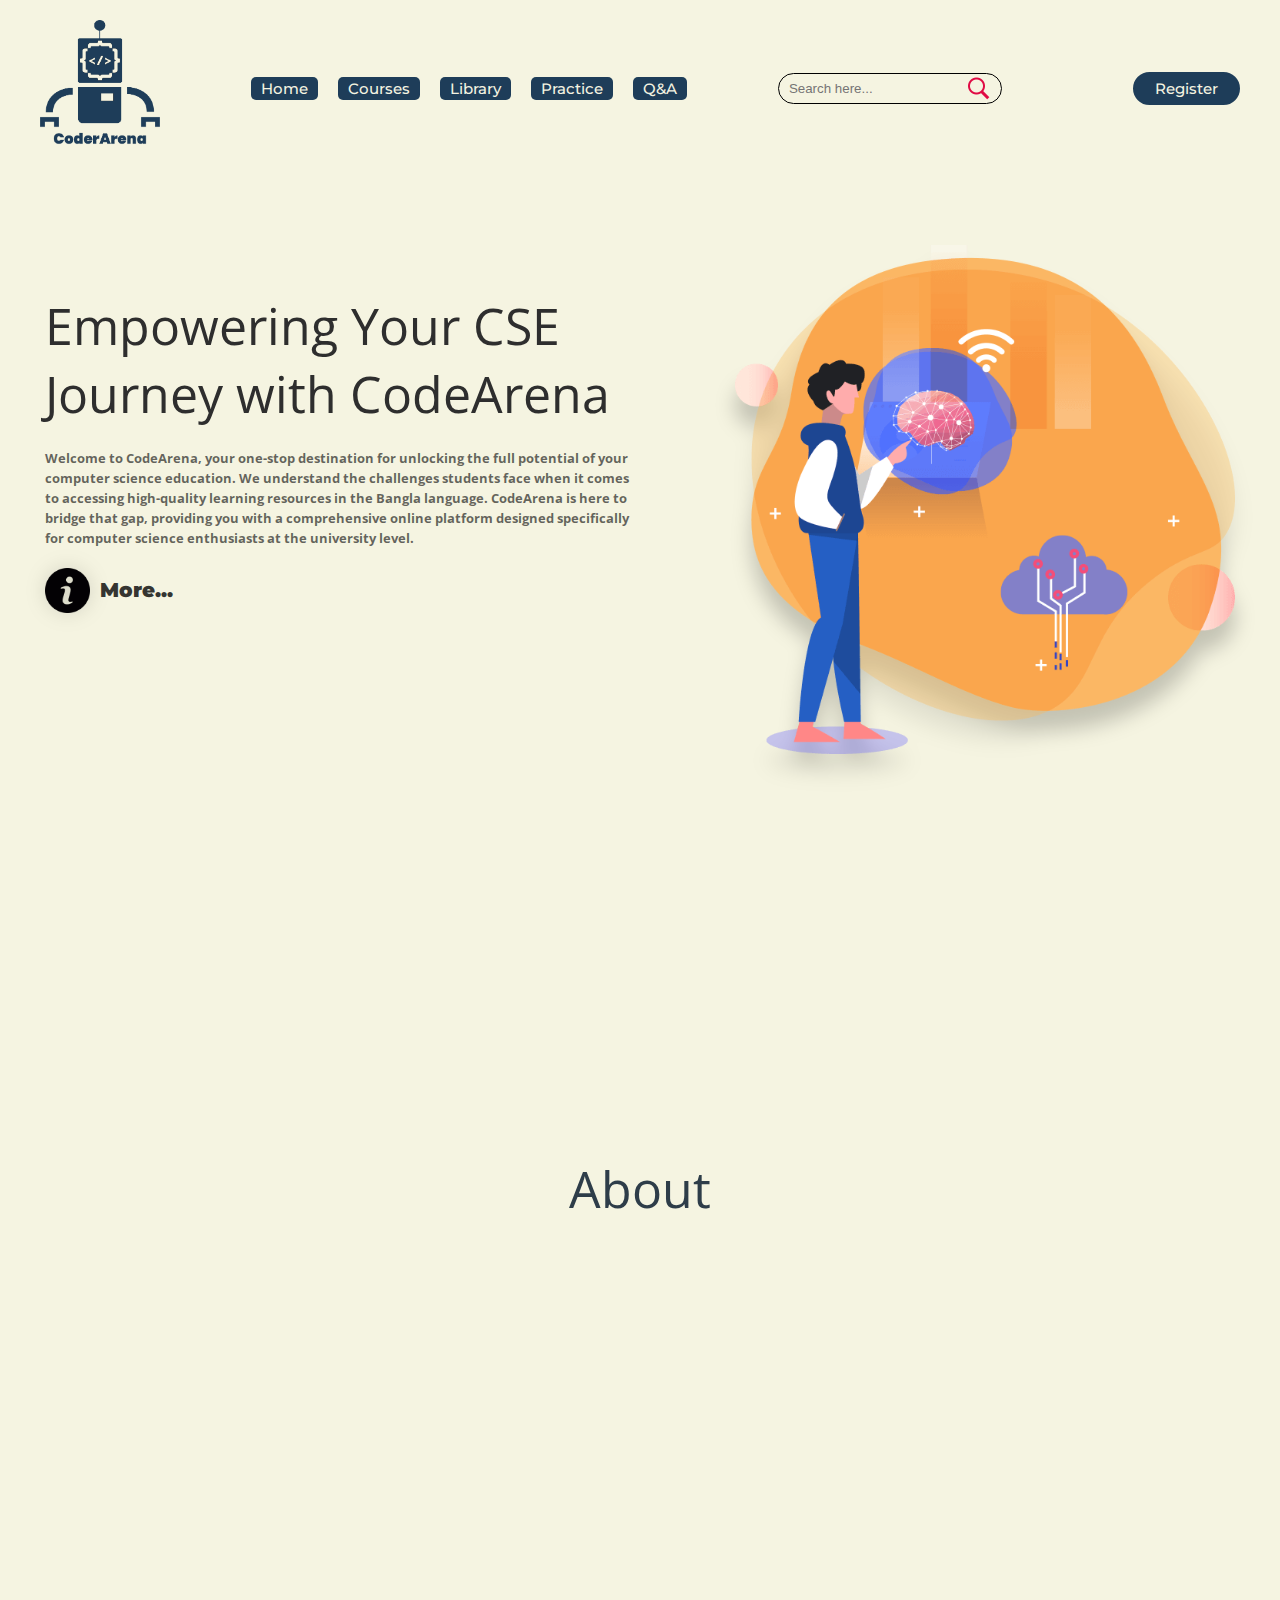
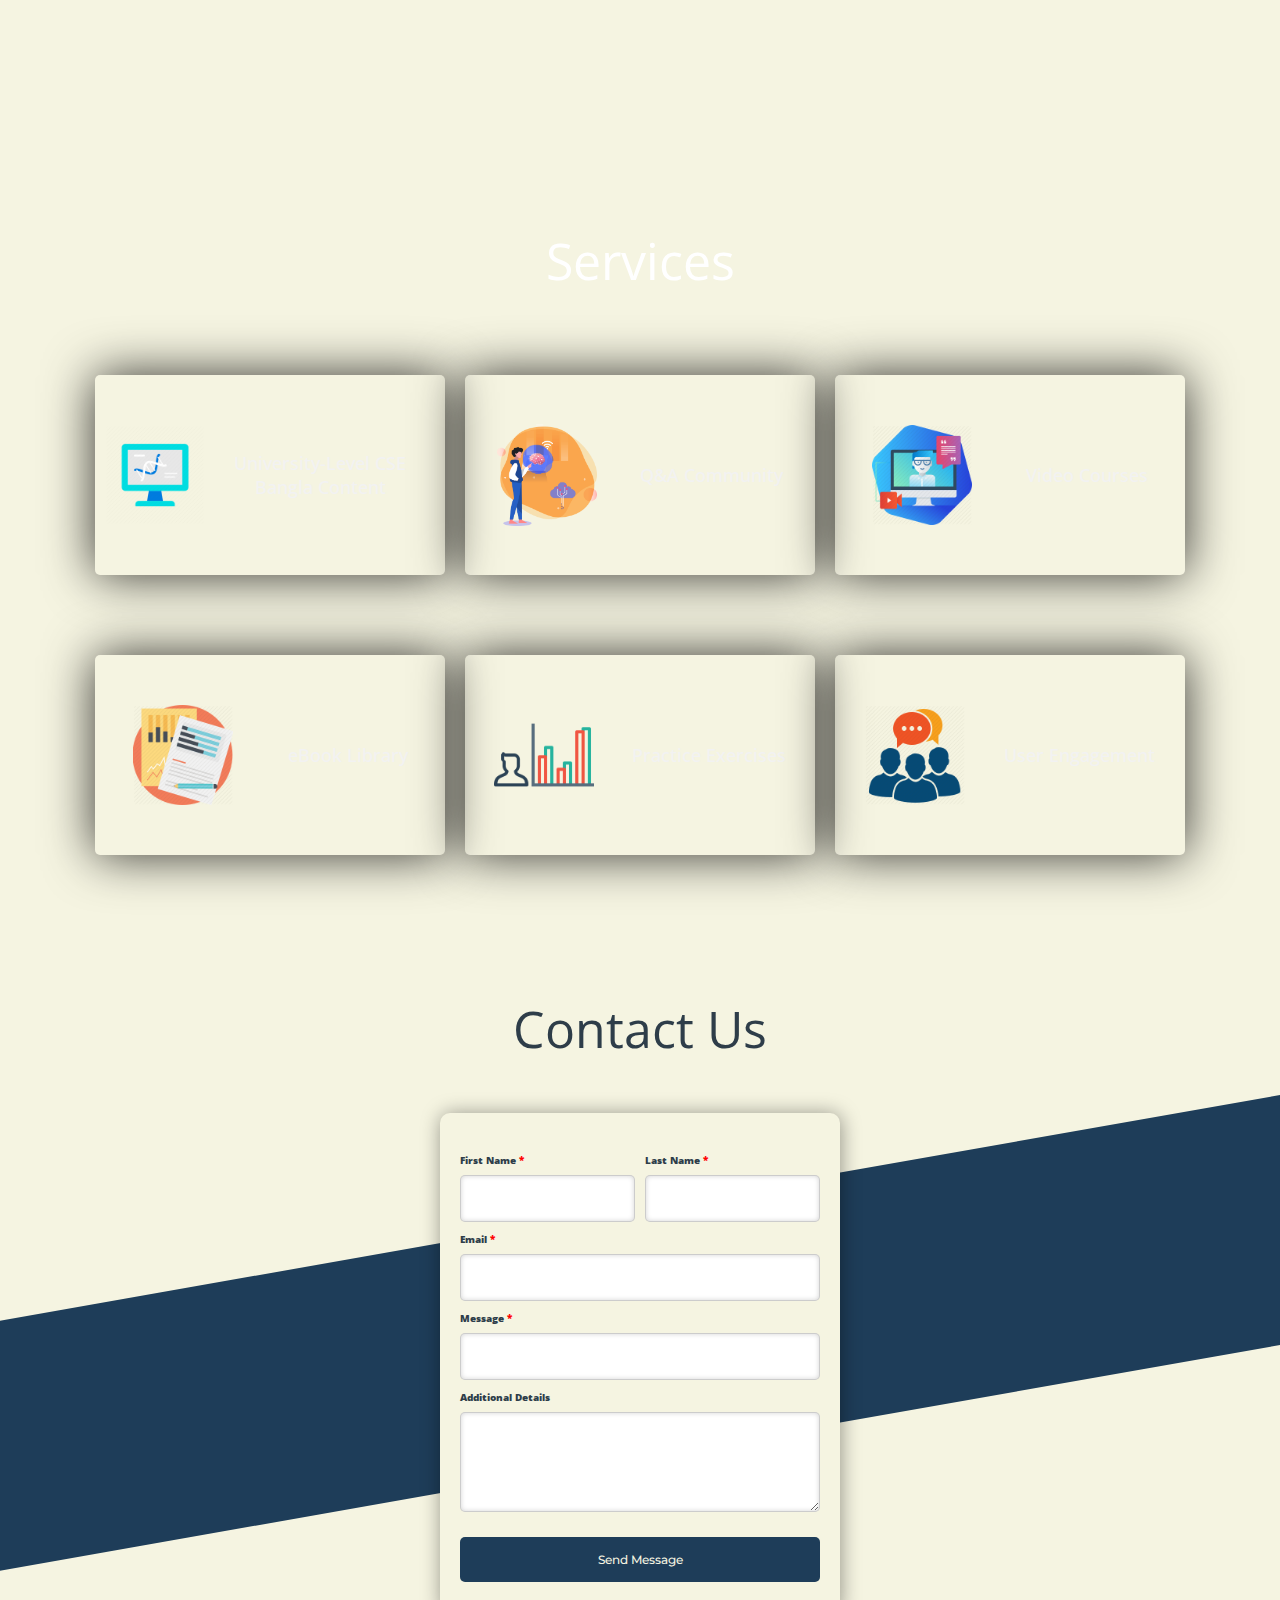
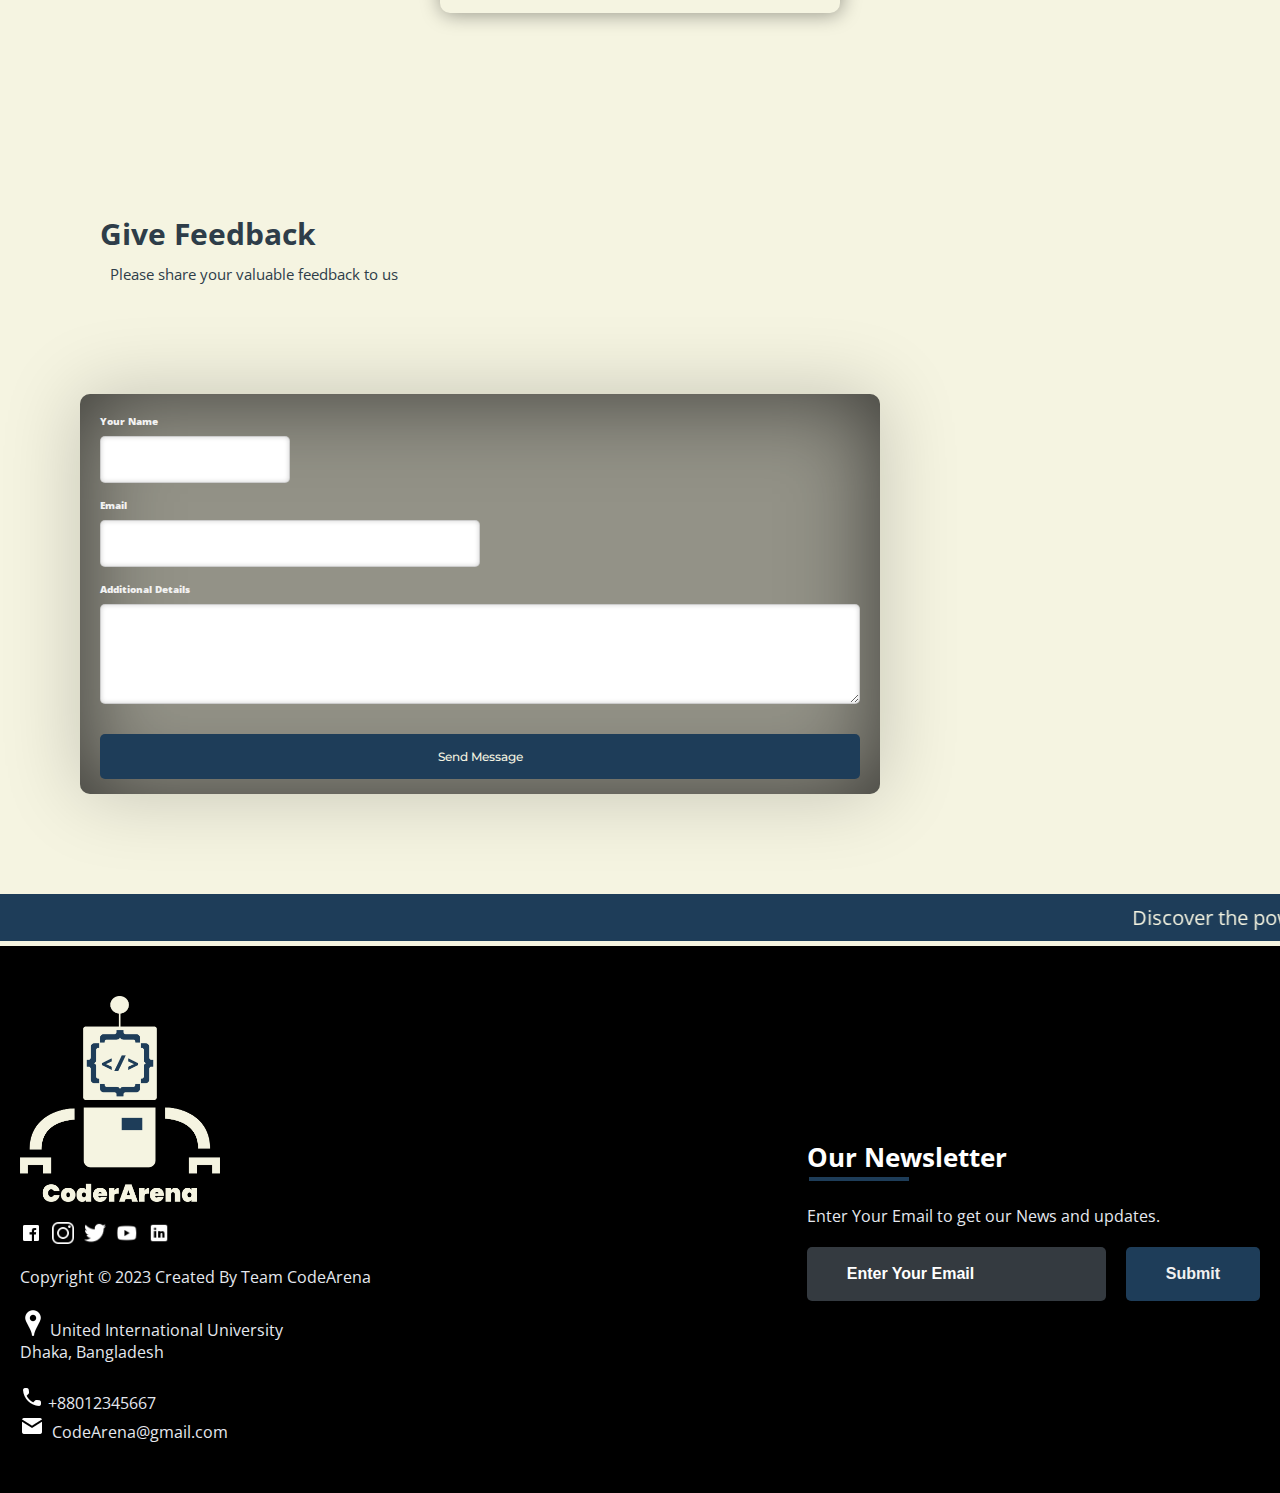
==== Website/index.html @ 4001247a "website 40%" ====
<!DOCTYPE html>
<html>
<head>
	<meta charset="utf-8">
	<meta http-equiv="X-UA-Comaptible" content="IE=edge">
	<title>CodeArena</title>
	<meta name="desciption" content="">
	<meta name="viewport" content="width=device-width, initial-scale=1">
	<link rel="stylesheet" type="text/css" href="style.css">
	<script type="text/javascript" src="script.js"></script>
	<script src="https://code.jquery.com/jquery-3.2.1.js"></script>
	<script>
		$(window).on('scroll', function(){
  			if($(window).scrollTop()){
  			  $('nav').addClass('black');
 			 }else {
 		   $('nav').removeClass('black');
 		 }
		})
	</script>
</head>
<body>
<!-- Navigation Bar -->
	<header id="header">
		<nav>
			<div class="logo"><img src="images/icon/logo.png" alt="logo"></div>
			<ul>
				<li><a class="active" href="">Home</a></li>
				<li><a class="active" href="subjects/computer_courses.html">Courses</a></li>
				<li><a class="active" href="">Library</a>
                    <ul class="submenu">
                        <li><a href="read.html">Live Reading</a></li>
                        <li><a href="#">Download Books</a></li>
                    </ul>
                </li>
				<li><a class="active" href="">Practice</a></li>
				<li><a class="active" href="">Q&A</a></li>


			</ul>
			<div class="srch"><input type="text" class="search" placeholder="Search here..."><img src="images/icon/search.png" alt="search" onclick=slide()></div>
			<a class="get-started" href="login.html">Register</a>
			<img src="images/icon/menu.png" class="menu" onclick="sideMenu(0)" alt="menu">
		</nav>
		<div class="head-container">
			<div class="quote">
				<p>Empowering Your CSE Journey with CodeArena</p>
				<h5>Welcome to CodeArena, your one-stop destination for unlocking the full potential of your computer science education. We understand the challenges students face when it comes to accessing high-quality learning resources in the Bangla language. CodeArena is here to bridge that gap, providing you with a comprehensive online platform designed specifically for computer science enthusiasts at the university level.</h5>
				<div class="play">
					<img src="images/icon/information-button.png" alt="about"><span><a href="#about_section" target="_blank">More...</a></span>
				</div>
			</div>
			<div class="svg-image">
				<img src="images/icon/brainbooster.png" alt="svg">
			</div>
		</div>
	
	</header>


	
<!-- ABOUT -->
	<div class="diffSection" id="about_section">
		<center><p style="font-size: 50px; padding: 100px">About</p></center>
		<div class="about-content">
				<div class="side-image">
					<img class="sideImage" src="images/extra/e3.jpg">
				</div>
				<div class="side-text">
					<h2>Why CodeArena?
						
						</h2>
					<p>The motivation behind CodeArena stems from the absence of a dedicated platform for learning computer science in Bangla. Our goal is to empower students, like yourself, with a resource that makes it easier to clarify concepts, excel in studies, and pursue a successful career in the field.
						
						Embark on your CSE journey with confidence. Explore, learn, and connect with CodeArena today!"
						
						Feel free to customize the text based on specific details or features you want to highlight on your homepage. If you have any specific phrases or information you'd like to include, let me know, and I can help refine it further!
						
						
						
						
						</p>
				</div>
		</div>
	</div>


<!-- SERVICES -->
	<div class="service-swipe">
		<div class="diffSection" id="services_section">
		<center><p style="font-size: 50px; padding: 100px; padding-bottom: 40px; color: #fff;">Services</p></center>
		</div>
		<a href="subjects/computer_courses.html"><div class="s-card"><img src="images/icon/computer-courses.png"><p>University-Level CSE Bangla Content</p></div></a>
		<a href="subjects/jee.html"><div class="s-card"><img src="images/icon/brainbooster.png"><p>Q&A Community </p></div></a>
		<a href="#"><div class="s-card"><img src="images/icon/online-tutorials.png"><p>Video Courses</p></div></a>
		<a href="subjects/jee.html#sample_papers"><div class="s-card"><img src="images/icon/papers.jpg"><p>eBook Library</p></div></a>
		<a href="#"><div class="s-card"><img src="images/icon/p3.png"><p>Practice Exercises </p></div></a>
		<a href="#contactus_section"><div class="s-card"><img src="images/icon/discussion.png"><p>User Engagement</p></div></a>
	</div>


<!-- CONTACT US -->
	<div class="diffSection" id="contactus_section">
		<center><p style="font-size: 50px; padding: 100px">Contact Us</p></center>
		<div class="csec"></div>
		<div class="back-contact">
			<div class="cc">
			<form action="mailto:roshank9419@gmail.com" method="post" enctype="text/plain">
				<label>First Name <span class="imp">*</span></label><label style="margin-left: 185px">Last Name <span class="imp">*</span></label><br>
				<center>
				<input type="text" name="" style="margin-right: 10px; width: 175px" required="required"><input type="text" name="lname" style="width: 175px" required="required"><br>
				</center>
				<label>Email <span class="imp">*</span></label><br>
				<input type="email" name="mail" style="width: 100%" required="required"><br>
				<label>Message <span class="imp">*</span></label><br>
				<input type="text" name="message" style="width: 100%" required="required"><br>
				<label>Additional Details</label><br>
				<textarea name="addtional"></textarea><br>
				<button type="submit" id="csubmit">Send Message</button>
			</form>
			</div>
		</div>
	</div>


<!-- FEEDBACK -->
	<div class="title2" id="feedBACK">
		<span>Give Feedback</span>
		<div class="shortdesc2">
			<p>Please share your valuable feedback to us</p>
		</div>
	</div>

	<div class="feedbox">
		<div class="feed">
			<form action="mailto:roshank9419@gmail.com" method="post" enctype="text/plain">
				<label>Your Name</label><br>
				<input type="text" name="" class="fname" required="required"><br>
				<label>Email</label><br>
				<input type="email" name="mail" required="required"><br>
				<label>Additional Details</label><br>
				<textarea name="addtional"></textarea><br>
				<button type="submit" id="csubmit">Send Message</button>
			</form>
		</div>
	</div>

<!-- Sliding Information -->
	<marquee style="background: linear-gradient(to right, #1E3D59, #1E3D59); margin-top: 50px;" direction="left" onmouseover="this.stop()" onmouseout="this.start()" scrollamount="20"><div class="marqu">             Discover the power of CodeArena! Your gateway to comprehensive CSE learning in Bangla. Join our vibrant community today.
	</div></marquee>

<!-- FOOTER -->
	<footer>
		<div class="footer-container">
			<div class="left-col">
				<img src="images/icon/logowhite.png" style="width: 200px;">
				<div class="logo"></div>
				<div class="social-media">
					<a href="#"><img src="images/icon\fb.png"></a>
					<a href="#"><img src="images/icon\insta.png"></a>
					<a href="#"><img src="images/icon\tt.png"></a>
					<a href="#"><img src="images/icon\ytube.png"></a>
					<a href="#"><img src="images/icon\linkedin.png"></a>
				</div><br><br>
				<p class="rights-text">Copyright © 2023 Created By Team CodeArena</p>
				<br><p><img src="images/icon/location.png"> United International University<br>Dhaka, Bangladesh </p><br>
				<p><img src="images/icon/phone.png"> +88012345667<br><img src="images/icon/mail.png">&nbsp; CodeArena@gmail.com</p>
			</div>
			<div class="right-col">
				<h1 style="color: #fff">Our Newsletter</h1>
				<div class="border"></div><br>
				<p>Enter Your Email to get our News and updates.</p>
				<form class="newsletter-form">
					<input class="txtb" type="email" placeholder="Enter Your Email">
					<input class="btn" type="submit" value="Submit">
				</form>
			</div>
		</div>
	</footer>

</body>
</html>
---- Website/style.css ----
@import url('https://fonts.googleapis.com/css?family=Montserrat:500&display=swap');
@import url('https://fonts.googleapis.com/css?family=Dancing+Script&display=swap');
@import url('https://fonts.googleapis.com/css?family=Open+Sans&display=swap');

* {
	box-sizing: border-box;
	margin: 0;
	padding: 0;
}

html {
	scroll-behavior: smooth;
}
body {
	background: #F5F4E1;
	font-family: 'Open Sans', sans-serif;
}

header {
	height: 90vh;
	/* background: #0000; */
}
.black {
	box-shadow: 0 2px 10px rgba(0, 0, 0, 0.5);
}
nav {
	padding-top: 20px;
	padding-bottom: 20px;
	top: 0;
	position: fixed;
	display: flex;
	width: 100%;
	z-index: 1000;
	background: #f5f4e1;
	justify-content: space-around;
	transition: 1.5s;
	align-items: center;
}
nav ul {
	display: flex;
	align-items: center;
}
nav ul li {
	list-style: none;
	margin: 5px 10px;
}
nav ul li a {
	padding: 2px 10px;
	color: #2e2e2e;
	cursor: pointer;
	transition: .5s;
	text-decoration: none;
}
nav ul li a:hover {
	color: #f5f4e1;
	border-radius: 5px;
	background: #1e3d59;
}
.active {
	color: #f5f4e1;
	border-radius: 5px;
	background: #1e3d59	;
}
.srch {
	padding: 2px 10px;
	display: flex;
	/* align-items: center; */
	justify-content: center;
	/* background: #0066ff; */
	border: 1px solid;
	border-radius: 20px;
}
.srch img {
	width: 25px;
	cursor: pointer;
}
.srch .search {
	/* padding: 2px 10px; */
	outline: none;
	border: none;
	background: transparent;
}
nav ul li {
    position: relative;
}

nav ul li ul.submenu {
    display: none;
    position: absolute;
    top: 100%;
    left: 0;
    background-color: #fff;
    box-shadow: 0 0 10px rgba(0, 0, 0, 0.1);
    z-index: 999;
}

nav ul li:hover ul.submenu {
    display: block;
}

nav ul li ul.submenu li {
    display: block;
    width: 100%;
    text-align: left;
}

.get-started {
	margin-left: 50px;
	padding: 5px 20px;
	border: 2px solid #1e3d59	;
	border-radius: 20px;
	text-decoration: none;
	
	transition: .5s;
	background-color: #1e3d59	;
	color: #f5f4e1;
}

.get-started:hover {
	color: #2e2e2e;
	background: #f5f4e1;
}
.logo img{
	width: 120px;
	cursor: pointer;
	transition: all 1s;
}

a, button {
	float: left;
	font-family: "Montserrat", sans-serif;
	font-weight: 500;
	font-size: 15px;
	color: #2E3D49;
	display: block;
	text-decoration: none;
	text-align: center;
}
.head-container {
	margin-top: 245px;
	display: flex;
	flex-wrap: wrap;
	align-items: center;
	justify-content: space-around;
}

.quote {
	width: 600px;
	transform: translateY(-50px);
}
.quote h5 {
	margin-top: 20px;
	color: #0009;
	line-height: 20px;
}
.quote p {
	font-size: 50px;
	color: #2e2e2e;
}
.quote .play {
	margin-top: 20px;
	display: flex;
	/* justify-content: center; */
	align-items: center;
}
.quote .play img {
	width: 45px;
	cursor: pointer;
	filter: drop-shadow(0 0 10px #0002);
}
.quote .play span a{
	margin-left: 10px;
	font-size: 20px;
	font-weight: 900;
	color: rgba(0, 0, 0, 0.8);
	cursor: pointer;
}
.svg-image img{
	width: 500px;
	filter: drop-shadow(0 20px 10px rgba(0,0,0,0.2));
}

/* SIDE MENU */
.menu {
	cursor: pointer;
	width: 25px;
	display: none;
}
.side-menu {
	width: 100%;
	height: 100%;
	background: rgba(30,61,89, 0.993);
	position: absolute;
	top: 0;
	transition: .8s;
	z-index: 2000;
	transform: translateX(-100%);
}
.side-menu ul {
	margin-top: 35%;
	display: flex;
	flex-direction: column;
	justify-content: center;
	/* background: #1E3D59; */
}
.side-menu ul li {
	list-style: none;
	/* background: #009900; */
	display: flex;
	justify-content: center;
	align-items: center;
	/* border-bottom: 1px solid #f5f4e1; */
	/* padding: 10px 0px; */
}
.side-menu ul li:hover a{
	background: #f5f4e1;
	color: #1e3d59	;
}
.side-menu ul li a{
	color: #F5f4e1;
	width: 100%;
	font-size: 1em;
	/* background: #2E3D49; */
	text-decoration: none;
	padding: 15px 0px;
}
.close img{
	float: right;
	width: 35px;
	cursor: pointer;
	margin: 10px;
}
.user {
	display: flex;
	justify-content: center;
	align-items: center;
	margin-top: 10%;
}
.user img {
	width: 60px;
	border-radius: 50%;
	border: 2px solid #f5f4e1;
	filter: drop-shadow(0 10px 20px #0004);
	margin-right: 30px;
	cursor: pointer;
}
.user p {
	color: #f5f4e1;
	cursor: pointer;
}
.user img, .user p {
	opacity: 1;
}
/*Common things in all sections*/
#about_section, #portfolio_section, #team_section, #services_section, #contactus_section {
	font-family: 'Open Sans', sans-serif;
	color: #2E3D49;
	position: relative;
}
.diffSection {
	width: 100%;
	/*position: relative;*/
	justify-content: center;
	align-items: center;
}
.diffSection .content {
	margin: 10px;
	text-align: center;
	padding: 10px 100px;
	font-size: 1.1em;
}

/*PORTFOLIO*/
.extra {
	width: 100%;
}
.extra p {
	padding: 30px;
	padding-bottom: 150px;
	font-size: 50px;
	text-align: center;
	color: #f5f4e1;
	background-image: linear-gradient(rgba(0,0,0,0),rgba(0,0,0,0.7)),url("images/extra/b1.jpg");
	background-size: cover;
	background-attachment: fixed;
	font-family: cursive;
	z-index: -9;
}
.smbox {
	display: flex;
	flex-wrap: wrap;
	transform: translateY(-100px);
	justify-content: center;
}
.smbox span {
	margin: 1%;
	background: #f5f4e1;
	box-shadow: inset 0px 0px 25px rgba(0,0,0,0.2),
						0 0 40px rgba(0,0,0,0.3);
	border-radius: 10px;
	padding: 30px 50px;
	cursor: pointer;
}
.smbox span:hover {
	transform: scale(1.3);
	transition: .5s ease;
}
.smbox .data {
	font-size: 80px;
	color: #FA6146;	
}
.smbox .det {
	font-size: 20px;
	color: #272529;
	font-family: cursive;
}

/*Title*/
.title {
	 margin-top: 0px; 
	font-family: 'Open Sans', sans-serif;
	font-size: 30px;
	text-align: center;
	color: #2E3D49;
}

/*ABOUT*/
.about-content {
	width: 100%;
	position: relative;
	justify-content: center;
	flex-wrap: wrap;
	display: flex;
	align-items: center;
}
.about-content .side-text {
	width: 550px;
	padding: 50px 40px;
	background: #f5f4e1;
	box-shadow: 2px 0 100px rgba(0,0,0,0.3);
	border-radius: 5px;
	text-align: justify;
	line-height: 22px;
	opacity: 0;
	transform: translateX(-100px);
	transition: 1s ease-in-out;
}
.about-content .side-text-appear {
	opacity: 1;
	transform: translateX(0px);
}
.about-content .side-text h2 {
	padding: 10px;
}
.about-content .side-text p {
	padding: 10px;
}
.about-content .side-image img {
	width: 70%;
	border-radius: 5px;
}
.sideImage {
	transform: translateX(100px);
	opacity: 0;
	transition: .8s ease-in-out;
}
.sideImage-appear {
	opacity: 1;
	transform: translateX(0px);
}

/*POPULAR SUBJECTS*/
.cbox {
	position: relative;
	width: 100%;
	display: inline-flex;
	flex-wrap: wrap;
	justify-content: center;
}
.cbox .det {
	width: 250px;
	height: 80px;
	margin: 10px;
	background: #f5f4e1;
	cursor: pointer;
}
.cbox .det a{
	justify-content: space-around;
	width: 250px;
	padding: 28px;
	border-radius: 10px;
	border: 1px solid #1E3D59;
	font-size: 15px;
	color: #272529;
	font-family: cursive;
	text-decoration: none;
}
.cbox .det a:hover {
	background: linear-gradient(to right, #1E3D59, #1e3d59);
	color: white;
}
.cbox .det a:hover img{
	filter: brightness(100);
}
.cbox img {
	width: 20px;
	margin-right: 20px;
}

/*TEAM SECTION*/
.totalcard {
	width: 100%;
	display: flex;
	flex-wrap: wrap;
	align-items: center;
	justify-content: center;
	margin-bottom: 50px;
}
.totalcard .card {
	margin: 50px;
	width: 300px;
	border-radius: 10px;
	background: #f5f4e1;
}
.totalcard .card{
	box-shadow: inset 0 0 10px rgba(0,0,0,0.4),
					0 0 10px rgba(0,0,0,0.3);
}
.card:nth-child(1){
	border-top: 5px solid green;
}
.card:nth-child(2){
	border-top: 5px solid blue;
}
.card:nth-child(1):hover {
	box-shadow: inset 0px 0px 10px rgba(0,255,0,0.5),
				1px 1px 30px rgba(0,255,0,0.5);
}
.card:nth-child(2):hover {
	box-shadow: inset 0px 0px 10px rgba(0,0,255,0.5),
				1px 1px 30px rgba(0,0,255,0.5);
}
.totalcard .card img {
	width: 100px;
	height: 100px;
	margin-top: 5px;
	cursor: pointer;
	border-radius: 50px;
	transition-duration: .8s;
}
.totalcard .card img:hover {
	transform: scale(3.5);
	border-radius: 0;
	box-shadow: 0 0 20px rgba(0,0,0,0.5);
}
#detail p{
	font-size: 15px;
	line-height: 25px;
	font-variant: small-caps;
	text-align: center;
	margin: 25px;
	margin-bottom: 0px;
	margin-top: 0px;
}
#detail button {
	outline: none;
	border-radius: 10px;
	border-style: none;
	border: 1px solid black;
	padding: 9px 25px;
	cursor: pointer;
	transition-duration: .4s;
}
#detail a {
	bottom: 80px;
	text-decoration: none;
	margin-bottom: 30px;
	margin-top: 20px;
	margin-left: 90px;
	align-self: center;
}
.btn-roshan:hover {
	background: rgba(0,255,0,0.7);
	color: #f5f4e1;
}
.btn-roshan2:hover {
	background: rgba(0,0,255,0.5);
	color: #f5f4e1;
}
.card-title {
	font-size: 17px;
	color: #343A40;
	padding: 20px;
	font-weight: 700;
}

/*Service Section*/
/*Service Section*/
.service-swipe {
	display: flex;
	flex-wrap: wrap;
	justify-content: center;
	align-items: center;
	background-image: linear-gradient(rgba(0,0,0,0),rgba(0,0,0,0.7)),url("images/extra/b2.jpg");
	background-size: cover;
	background-attachment: fixed;
}
.service-swipe .s-card img {
	width: 100px;
}
.service-swipe a {
	padding: 0;
	margin: 40px 10px;
}
.service-swipe .s-card {
	display: flex;
	justify-content: space-around;
	padding: 10px;
	align-items: center;
	text-align: center;
	width: 350px;
	height: 200px;
	box-shadow: inset 0 0 20px rgba(255,255,255,0.05),
					0 0 50px rgba(0,0,0,0.8);
	border-radius: 5px;
	cursor: pointer;
	transition-duration: .5s;
}
.service-swipe .s-card p {
	color: #f2f2f2;
	font-size: 1.2em;
	font-family: 'Open Sans',sans-serif;
}
.service-swipe .s-card:hover {
	box-shadow: 0 0 50px rgba(255,255,255,0.8);
	transform: translateY(-10px);
}

/*Contact Us Section*/
.csec {
	background: linear-gradient(to right, #1E3D59, #1e3d59);
	background-attachment: fixed; 
	position: absolute;
	width: 100%;
	height: 250px;
	top: 200px;
	content: '';
	transform-origin: top right;
	transform: skewY(-10deg);
	z-index: -1;
}
.back-contact {
	margin-top: 0px;
	transform: translateY(-50px);
	display: flex;
	align-items: center;
	justify-content: space-around;
}
.cc {
	height: 400px;
	width: 400px;
	height: 500px;
	border-radius: 10px;
	justify-content: center;
	box-shadow: 1px 1px 20px rgba(0,0,0,0.4);
	background: #f5f4e1;
}
.cc form {
	margin: 5%;
	margin-top: 40px;
	width: 90%;
	height: 90%;
}
.cc form label {
	position: absolute;
	color: #2E3D49;
	font-size: 10px;
	font-weight: 800;
}
.cc form input {
	padding: 15px;
	margin-bottom: 10px;
	border-radius: 5px;
	box-shadow: inset 0 0 5px lightgray;
	border: 1px solid rgba(0,0,0,0.2);
	outline: none;
	color: #2E3D49;
	font-weight: 600;
}
.imp {
	color: red;
}
form textarea {
	width: 100%;
	height: 100px;
	box-shadow: inset 0 0 5px lightgray;
	border: 1px solid rgba(0,0,0,0.2);
	border-radius: 5px;
	outline: none;
	color: #2E3D49;
	font-weight: 600;
	padding: 15px;
}
#csubmit {
	margin-top: 20px; 
	background: linear-gradient(to right, #1E3D59, #1e3d59);
	border-radius: 5px;
	border-style: none;
	outline: none;
	width: 100%;
	padding: 15px 25px;
	color: #f5f4e1;
	font-size: 12px;
	cursor: pointer;
}

/*REVIEW SECTION*/
#makeitfull {
	display: flex;
	justify-content: center;
	transform: translateY(35px);
}
#makeitfull img {
	width: 50px;
}
.review {
	background: #F8F8F8;
	width: 100%;
}
.rev-container {
	padding: 10px 10%;
	display: flex;
	flex-wrap: wrap;
	justify-content: space-around;
}
.rev-container .rev-card {
	/*overflow: hidden;*/
	width: 550px;
	height: 240px;
	margin-bottom: 40px;
	background: #f5f4e1;
	display: flex;
	padding: 10px;
	box-shadow: 2px 2px 20px rgba(0,0,0,0.2);
}
.rev-card:hover {
	box-shadow: 1px 1px 5px rgba(0,0,0,0.2);
}
.identity {
	display: flex;
	flex-wrap: wrap;
	justify-content: center;
	padding: 10px;
}
.identity img {
	width: 120px;
	height: 120px;
	transition-duration: .8s;
	border-radius: 50%;
}
.identity img:hover {
	transform: scale(2.2);
	border-radius: 0px;
	box-shadow: 0 0 20px rgba(0,0,0,0.3);
}
.identity p {
	width: 150px;
	font-weight: bold;
	color: #2E3D49;
	text-align: center;
}
.identity h6 {
	width: 150px;
	text-align: center;
}
.identity .rating img {
	width: 12px;
	height: 12px;
	margin-right: 5px;
}
.rev-cont {
	overflow: hidden;
}
.rev-cont #title {
	padding: 10px;
	color: #2E3D49;
	font-weight: bold;
}
.rev-cont #content {
	padding: 10px;
	font-size: .9em;
	color: #2E3D49;
	line-height: 22px;
	text-align: justify;
}


/*FEEDBACK*/
.title2 {
	position: relative;
	margin-top: 150px;
	margin-left: 100px;
}
.title2 span{
	font-weight: 700;
	font-family: 'Open Sans', sans-serif;
	font-size: 30px;
	color: #2E3D49;
}
.title2 .shortdesc2 {
	padding: 10px;
	font-family: 'Open Sans', sans-serif;
	font-size: 15px;
	color: #2E3D49;
	margin-bottom: 10px;
}
.feedbox {
	margin-top: 50px;
	width: 100%;
	display: flex;
	background-image: linear-gradient(rgba(0,0,0,0),rgba(0,0,0,0.7)),url("images/extra/b4.jpg");
	background-size: cover;
	padding: 50px 80px;
	background-attachment: fixed;
}
.feed {
	width: 800px;
	height: 400px;
	position: relative;
	border-radius: 10px;
	justify-content: center;
	box-shadow: inset 0 0 90px rgba(0,0,0,0.6),
					0 0 80px rgba(0,0,0,0.2);
	background: rgba(0,0,0,0.4);
}
.feed form {
	width: 100%;
	height: 100%;
	padding: 20px;
}

.feed form label {
	position: absolute;
	color: #f2f2f2;
	font-size: 10px;
	font-weight: 800;
}
.feed form input, .feed textarea {
	padding: 15px;
	border-radius: 5px;
	box-shadow: inset 0 0 5px lightgray;
	border: 1px solid rgba(0,0,0,0.2);
	outline: none;
	color: #2E3D49;
	background: #f5f4e19;
	font-weight: 600;
}
.feed form input {
	margin-bottom: 15px;
	width: 50%;
}
.feed form .fname {
	width: 25%;
}
.feed form textarea {
	width: 100%;
	height: 100px;
}
.feed #csubmit {
	margin-top: 25px; 
	background: linear-gradient(to right, #1E3D59, #1e3d59);
	border-radius: 5px;
	border-style: none;
	outline: none;
	width: 100%;
	padding: 15px 25px;
	color: #f5f4e1;
	font-size: 12px;
	cursor: pointer;
}

/*SCROLLING TEXT*/
.marqu {
	text-align: center;
	justify-content: center;
	color: #f5f4e1;
	font-size: 20px;
	padding: 10px;
}

/*FOOTER*/
footer {
	color: #E5E8EF;
	background: black;
	padding: 50px 0; 
}
footer .footer-container {
	max-width: 1300px;
	margin: auto;
	padding: 0 20px;
	display: flex;
	justify-content: space-between;
	align-items: center;
	flex-wrap: wrap-reverse;
}
footer .social-media img{
	width: 22px;
}
footer .logo {
	width: 180px;
	color: #f5f4e1;
}
footer .social-media a{
	margin-right: 10px;
	font-size: 22px;
	text-decoration: none;
}
footer .right-col h1{
	font-size: 26px;
}
footer .border{
	width: 100px;
	height: 4px;
	background: linear-gradient(to right, #1E3D59, #1e3d59);
	margin: 2px;
}
footer .newsletter-form {
	display: flex;
	justify-content: center;
	align-items: center;
	flex-wrap: wrap;
}
footer input::placeholder {
  color: white !important;
}
footer .txtb {
	flex: 1;
	padding: 18px 40px;
	font-size: 16px;
	background: #343A40;
	border: none;
	font-weight: 700;
	outline: none;
	border-radius: 5px;
	min-width: 260px;
	margin-top: 20px;
	color: white;
}
footer .btn {
	margin-top: 20px;
	padding: 18px 40px;
	font-size: 16px;
	color: #f1f1f1;
	background: linear-gradient(to right, #1E3D59, #1e3d59);
	border: none;
	font-weight: 700;
	outline: none;
	border-radius: 5px;
	margin-left: 20px;
	cursor: pointer;
	transition: opacity .3s linear;	
}
footer .btn:hover {
	opacity: .7;
}

/*PROPERTIES FOR MAKING WEBSITE RESPONSIVE*/
@media screen and (max-width: 960px) {
	.footer-container {
		max-width: 600px;
	}
	.right-col {
		width: 100%;
		margin-bottom: 60px;
	}
	.left-col {
		width: 100%;
		text-align: center;
	}
	.social-media {
		display: flex;
		justify-content: center;
	}
	.logo {
		transition: 1s;
		margin-left: 30%;
	}
	nav ul, .srch, .get-started{
		display: none;
	}
	.menu {
		display: block;
	}
	nav {
		padding-bottom: 20px;
		border-bottom: 1px solid #0005;
		/* position: fixed; */
		/* top: 0; */
	}
	.quote p, .quote h5, .play {
		justify-content: center;
		text-align: center;
	}
	.quote p {
		font-size: 30px;
	}
	.service-container .right-side img {
		width: 90%;
	}
	.title {
		margin-top: 0px;
	}
	
}
@media screen and (max-width: 700px) {
	footer .btn{
		margin: 0;
		width: 100%;
		margin-top: 20px;
	}
	.svg-image img {
		width: 90%;
		margin: 20px;
		/* align-self: center; */
	}
}

@media screen and (max-width: 1000px) {	
	.feedbox form input, .feedbox form .fname{
		width: 100%;
	}
}
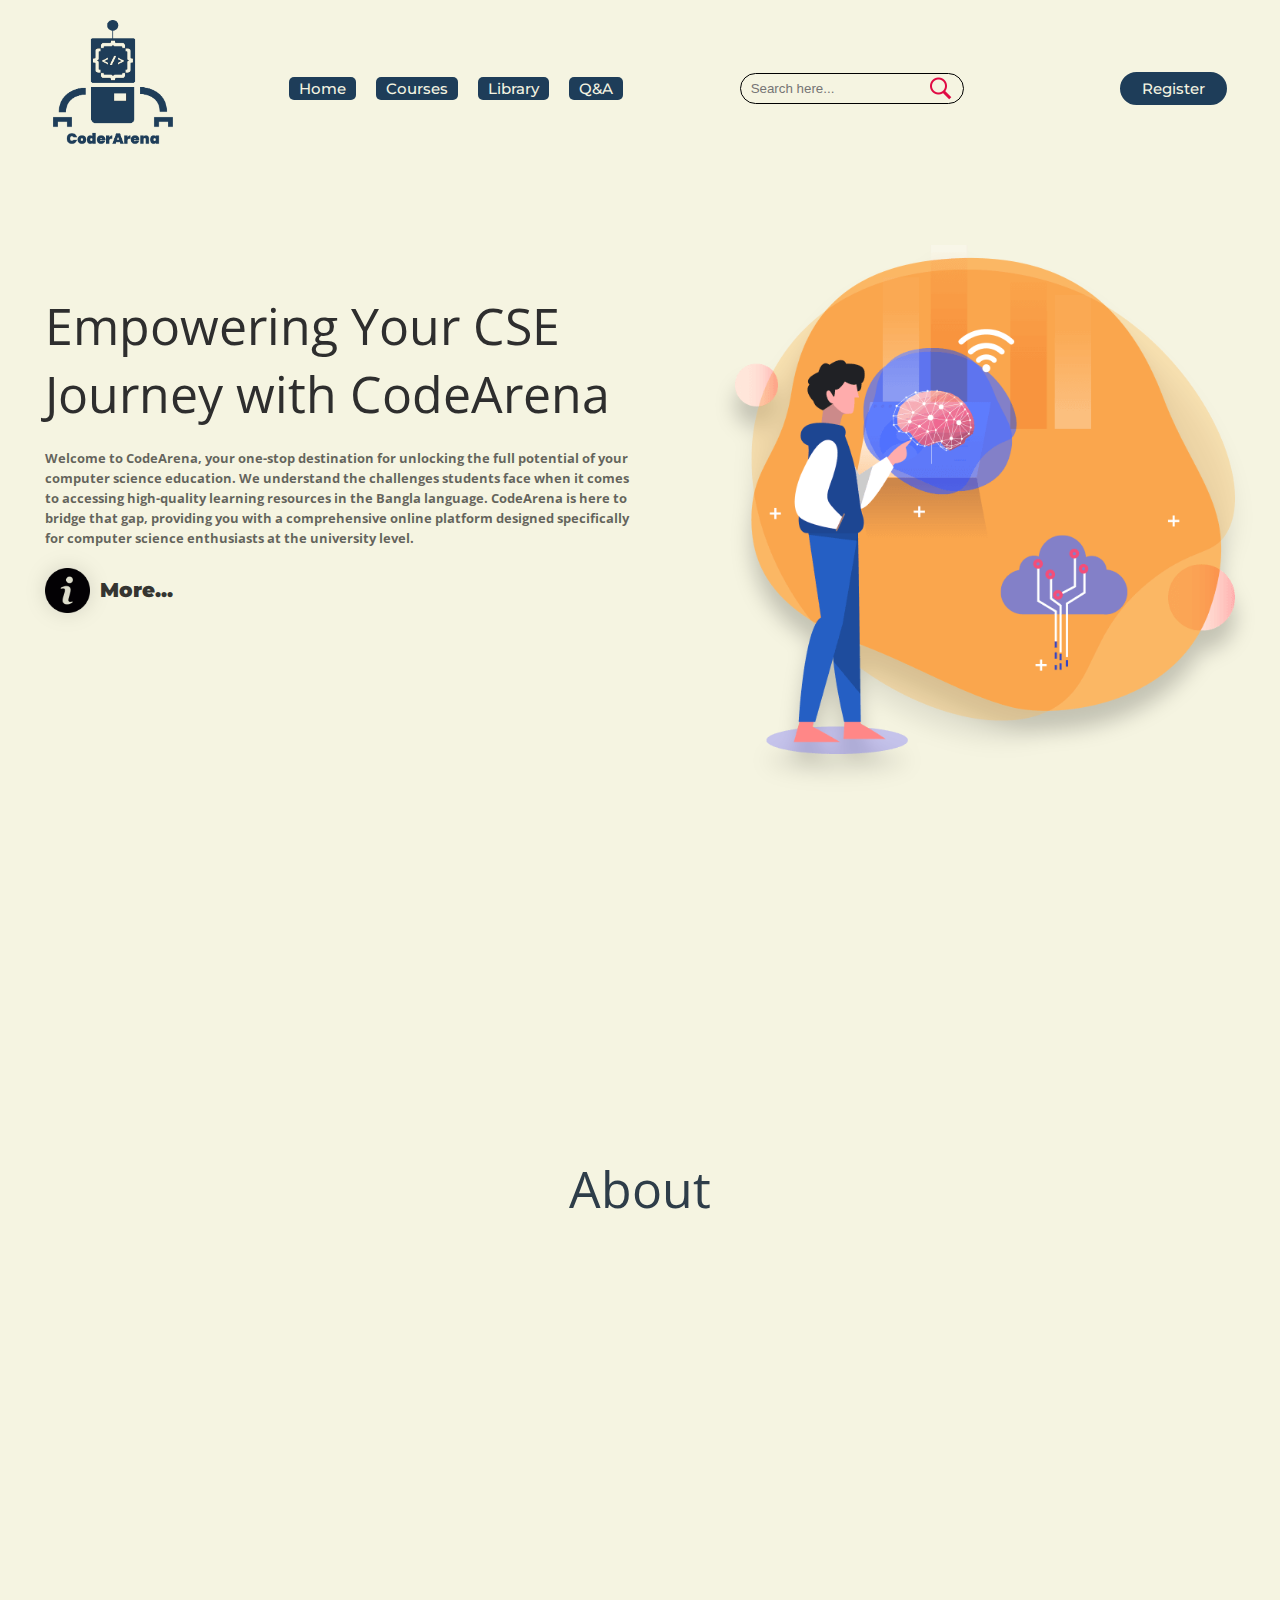
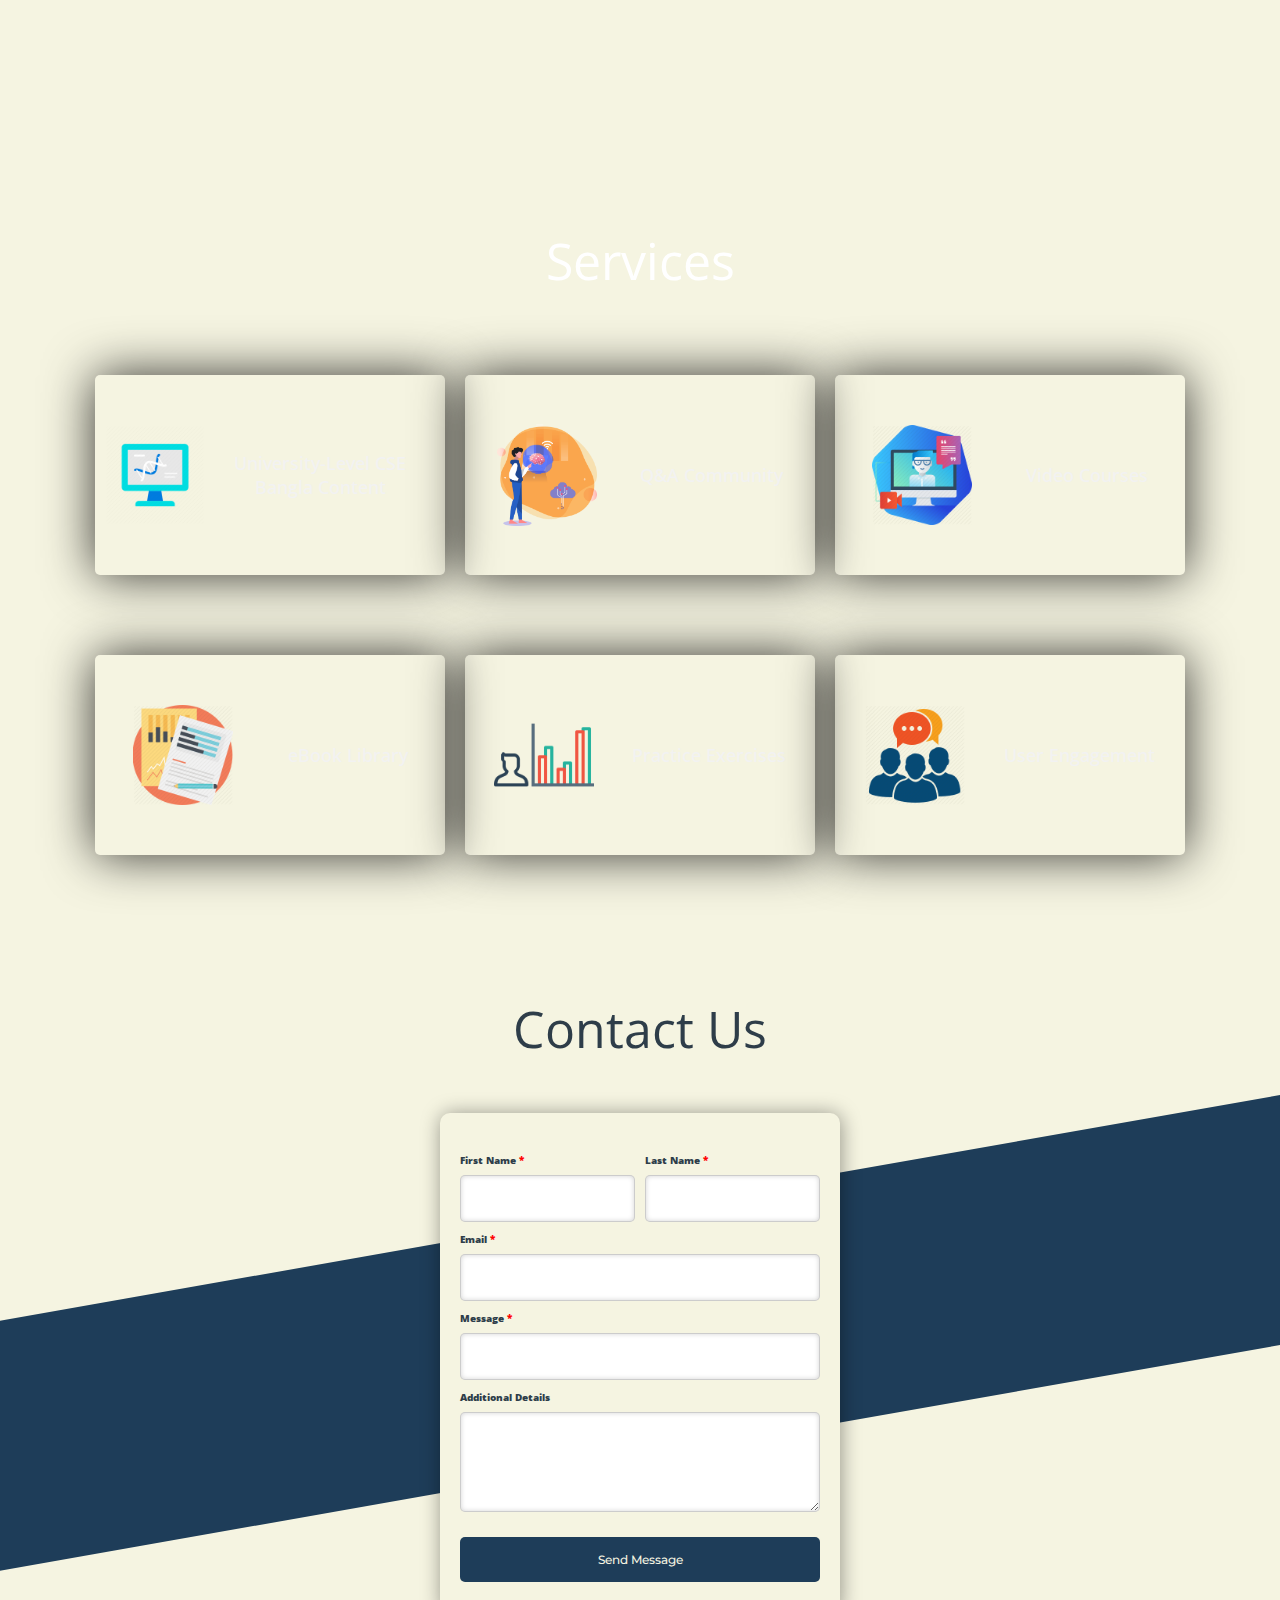
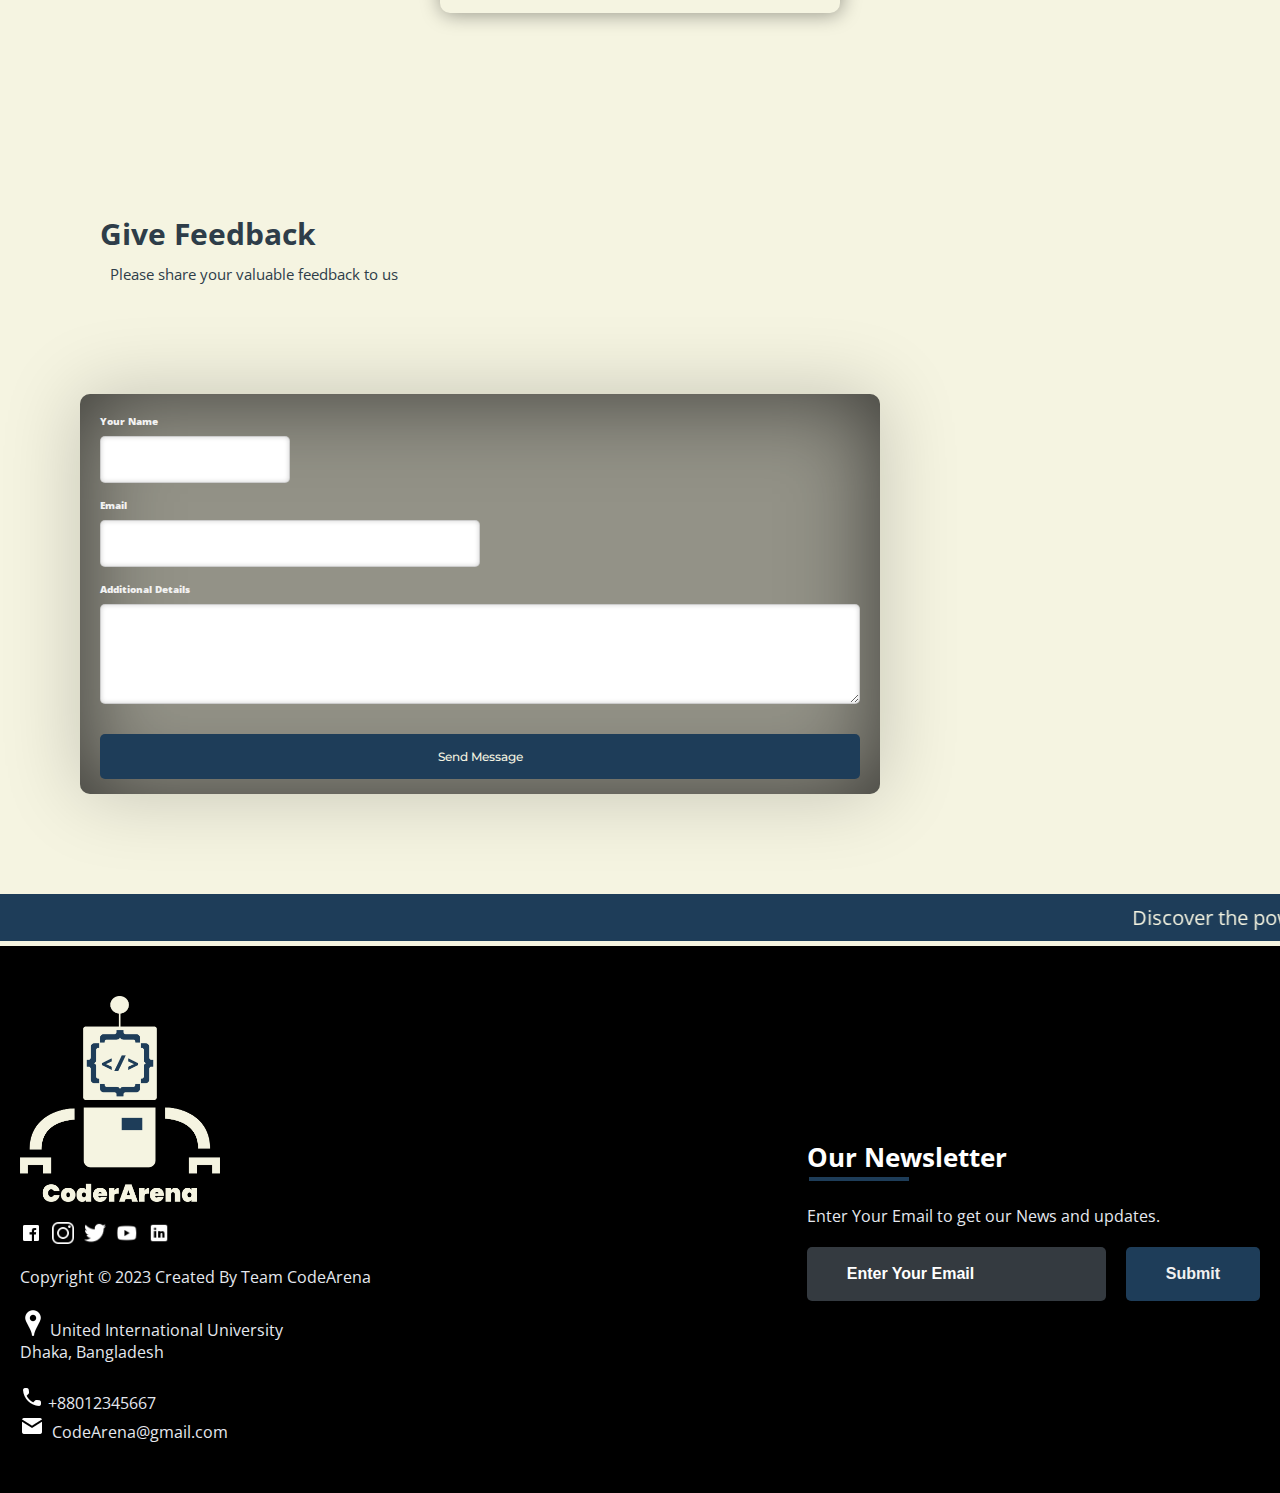
==== commit 67027645: "updated" ====
--- a/Website/index.html
+++ b/Website/index.html
@@ -33,7 +33,6 @@
                         <li><a href="#">Download Books</a></li>
                     </ul>
                 </li>
-				<li><a class="active" href="">Practice</a></li>
 				<li><a class="active" href="">Q&A</a></li>
 
 
